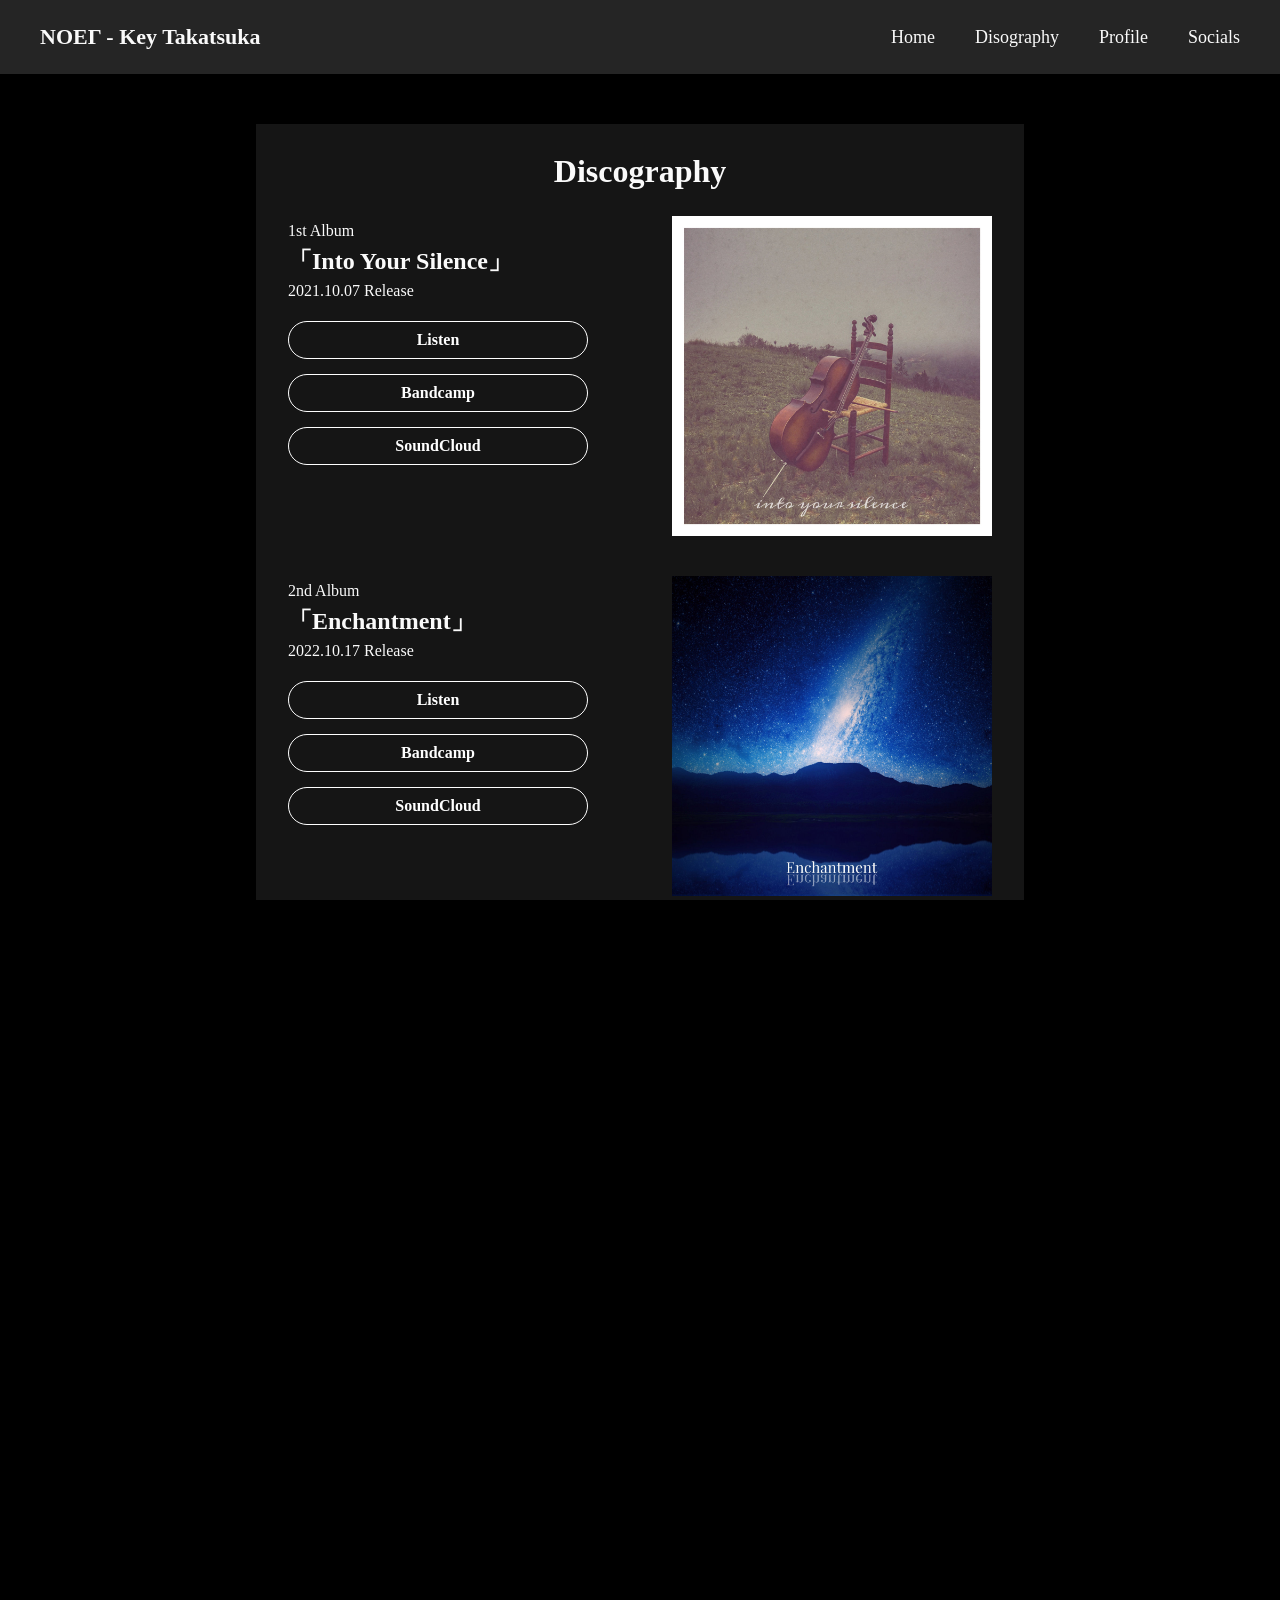
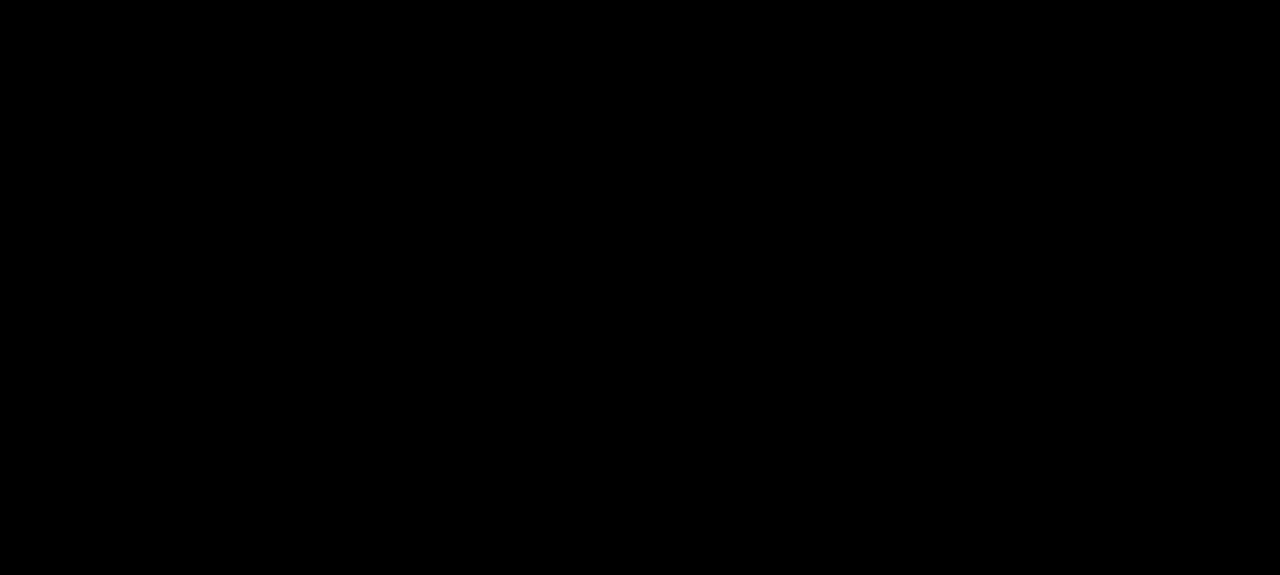
==== discography/index.html @ 121b3bf6 "Add files via upload" ====
<!DOCTYPE html>
<html lang="ja">
<head>
  <meta charset="UTF-8">
  <meta name="viewport" content="width=device-width, initial-scale=1.0">
  <meta http-equiv="X-UA-Compatible" content="ie=edge">
  <link rel="stylesheet" href="css/master.css">
  <title>Discography | NOE&Gamma; - Key Takatsuka</title>
  <link rel="shortcut icon" href="../media/favicon.ico"/>
</head>
<body bgcolor="000000" background="media/background.jpg" class="back" text="#FFFFFF">
  <header class="header_bg">
    <div class="header_contents">
      <h1 class="header_text">NOE&Gamma; - Key Takatsuka</h1>
      <div class="responsive_btn">
        <div class="menu_line"></div>
        <div class="menu_line"></div>
        <div class="menu_line"></div>
      </div>
      <nav class="header_nav">
        <ul class="header_nav_lists">
          <li><a class="nav_link" href="../index.html">Home</a></li>
          <li><a class="nav_link" href="">Disography</a></li>
          <li><a class="nav_link" href="../profile/index.html">Profile</a></li>
          <li><a class="nav_link" href="../socials/index.html">Socials</a></li>
        </ul>
      </nav>
    </div>
  </header>
  <script src="js/master.js"></script>
  <div class="box1">
    <div class="header_text">
      <center>
        <h1>Discography</h1>
      </center>
    </div>
    <br>
    <div class="box">
      <div class="text">
        <p>1st Album</p>
        <div class="header_text">
          <h2>「Into Your Silence」</h2>
        </div>
        <p>2021.10.07 Release</p>
        <a href="https://linkcloud.mu/7a99e7e9" class="btn_03" target="_blank" rel="noopener noreferrer">Listen</a>
        <a href="https://noel-404.bandcamp.com/album/into-your-silence" class="btn_03" target="_blank" rel="noopener noreferrer">Bandcamp</a>
        <a href="https://soundcloud.com/noel_404/sets/into-your-silence" class="btn_03" target="_blank" rel="noopener noreferrer">SoundCloud</a>
      </div>
      <div class="pict"><img src="media/1stAL.jpg"></div>
    </div>
    <br>
    <div class="box">
      <div class="text">
        <p>2nd Album</p>
        <div class="header_text">
          <h2>「Enchantment」</h2>
        </div>
        <p>2022.10.17 Release</p>
        <a href="https://linkcloud.mu/5fc3da27" class="btn_03" target="_blank" rel="noopener noreferrer">Listen</a>
        <a href="https://noel-404.bandcamp.com/album/enchantment" class="btn_03" target="_blank" rel="noopener noreferrer">Bandcamp</a>
        <a href="https://soundcloud.com/noel_404/sets/enchantment" class="btn_03" target="_blank" rel="noopener noreferrer">SoundCloud</a>
      </div>
      <div class="pict"><img src="media/2ndAL.jpg"></div>
    </div>
    <br><hr><br>
    <div class="box">
      <div class="text">
        <p>1st Single</p>
        <div class="header_text">
          <h2>「lightworker」</h2>
        </div>
        <p>2022.03.22 Release</p>
        <a href="https://linkcloud.mu/b7aca36d" class="btn_03" target="_blank" rel="noopener noreferrer">Listen</a>
        <a href="https://noel-404.bandcamp.com/track/lightworker" class="btn_03" target="_blank" rel="noopener noreferrer">Bandcamp</a>
        <a href="https://soundcloud.com/noel_404/lightworker" class="btn_03" target="_blank" rel="noopener noreferrer">SoundCloud</a>
      </div>
      <div class="pict"><img src="media/1stSG.jpg"></div>
    </div>
    <br>
    <div class="box">
      <div class="text">
        <p>2nd Single</p>
        <div class="header_text">
          <h2>「fall into the crevasse」</h2>
        </div>
        <p>2022.05.25 Release</p>
        <a href="https://linkcloud.mu/6e1dc845" class="btn_03" target="_blank" rel="noopener noreferrer">Listen</a>
        <a href="https://noel-404.bandcamp.com/track/fall-into-the-crevasse" class="btn_03" target="_blank" rel="noopener noreferrer">Bandcamp</a>
        <a href="https://soundcloud.com/noel_404/fall-into-the-crevasse" class="btn_03" target="_blank" rel="noopener noreferrer">SoundCloud</a>
      </div>
      <div class="pict"><img src="media/2ndSG.jpg"></div>
    </div>
    <br>
    <div class="box">
      <div class="text">
        <p>3rd Single</p>
        <div class="header_text">
          <h2>「lucid dream」</h2>
        </div>
        <p>2023.01.01 Release</p>
        <a href="https://linkcloud.mu/5129ffd3" class="btn_03" target="_blank" rel="noopener noreferrer">Listen</a>
        <a href="https://noel-404.bandcamp.com/track/lucid-dream" class="btn_03" target="_blank" rel="noopener noreferrer">Bandcamp</a>
        <a href="https://soundcloud.com/noel_404/lucid-dream" class="btn_03" target="_blank" rel="noopener noreferrer">SoundCloud</a>
      </div>
      <div class="pict"><img src="media/3rdSG.jpg"></div>
    </div>
</div>
  <footer>
      <p>Copyright &copy; Key Takatsuka All rights reserved.</p>
  </footer>
</body>
</html>
---- discography/css/master.css ----
* {
    margin: 0;
    padding: 0;
    box-sizing: border-box;
    color: #fafafa;
    list-style: none;
    text-decoration: none;
    box-sizing: border-box;
  }
  .header_bg {
    background: #252525;
    width: 100%;
    padding: 24px 0;
  }
  .header_contents {
    width: 100%;
    max-width: 1280px;
    height: 100%;
    margin: 0 auto;
    display: flex;
    justify-content: space-between;
    align-items: center;
  }
  .header_contents h1 {
    font-size: 22px;
    margin: 0 0 0 40px;
  }
  .header_nav_lists {
    display: flex;
  }
  .header_nav_lists li {
    margin: 0 40px 0 0;
  }
  .nav_link {
    font-size: 18px;
  }
  .responsive_btn {
    display: none;
    flex-direction: column;
    align-items: center;
    justify-content: center;
    width: 32px;
    height: 32px;
    margin: 0 40px 0 0;
    cursor: pointer;
    position: relative;
    z-index: 10;
  }
  .menu_line {
    background: #fafafa;
    border-radius: 5px;
    width: 100%;
    height: 5px;
    margin: 4px 0;
  }
  @media screen and (max-width: 768px) {
    .responsive_btn {
      display: flex;
    }
    .header_bg {
      position: relative;
    }
    .header_nav {
      background: #323232;
      width: 100%;
      height: 100vh;
      padding: 80px 0 0 0;
      position: absolute;
      top: 0;
      right: -100%;
      transition: .5s;
    }
    .header_nav_lists {
      display: block;
      text-align: center;
    }
    .header_nav_lists li {
      margin: 0 0 40px;
      text-align: center;
    }
    .nav_link {
      font-size: 20px;
    }
  }
  .menu_active {
    right: 0;
  }

  .header_text {
	font-family: serif;
  }

  html, body {
    height: 100%;
    margin: 0;
    padding: 0;
    overflow: auto;
  }

  body {
    display: flex;
    flex-direction: column;
  }

  footer {
    margin-top: auto;
    padding: 30px 0;
    background: #252525;
    color: #fff;
    text-align: center;
    font-size: 12px;

  }

.back {
  background-repeat: no-repeat;
  background-position: center top;
  background-size: cover;
}


.box1 {
    background-color: #151515;
    padding: 2em;
    margin: 50px auto;
    width: 768px;
    line-height:30px;
}
.box1 p {
    margin: 0;
    padding: 0;
}

@media screen and (max-width: 788px) {
  .box1{
      margin: 50px 10px;
      width: auto;
  }
}

.box {
  display:flex;
  flex-direction: row;
  justify-content: space-between;
}

.text {
}

.pict {
  width: 320px;
  margin-left: 3%;
}

.pict img {
  width: 100%;
  height:auto;
}

.box:nth-child(even) {
  flex-direction: row-reverse;
}
.box:nth-child(even) .text {
  text-align: right;
}
.box:nth-child(even) .pict {
  margin-left: 0;
  margin-right: 3%;
}

a.btn_03 {
  margin: 15px 0px;
	display: block;
	text-align: center;
	vertical-align: middle;
	text-decoration: none;
	width: 300px;
	padding: 3px 0px;
	font-weight: bold;
	border: 1px solid #ffffff;
	color: #ffffff;
	border-radius: 100vh;
	transition: 0.5s;
}
a.btn_03:hover {
	color: #000000;
	background: #ffffff;
}

@media (max-width:768px) {
  .box {
    flex-direction: column-reverse;
  }
  .box:nth-child(even) {
    flex-direction: column;
  }
  .text {
    text-align: left;
  }
  .box:nth-child(even) .text {
    text-align: left;
  }
  .pict {
    width:100%;
    margin-left: 0;
    text-align: center;
  }
  .box:nth-child(even) .pict {
    margin-left: 0;
    margin-right: 0%;
  }
  .pict img {
    width:90%;
    height:auto;
  }
  a.btn_03 {
  	width: auto;
  }

}
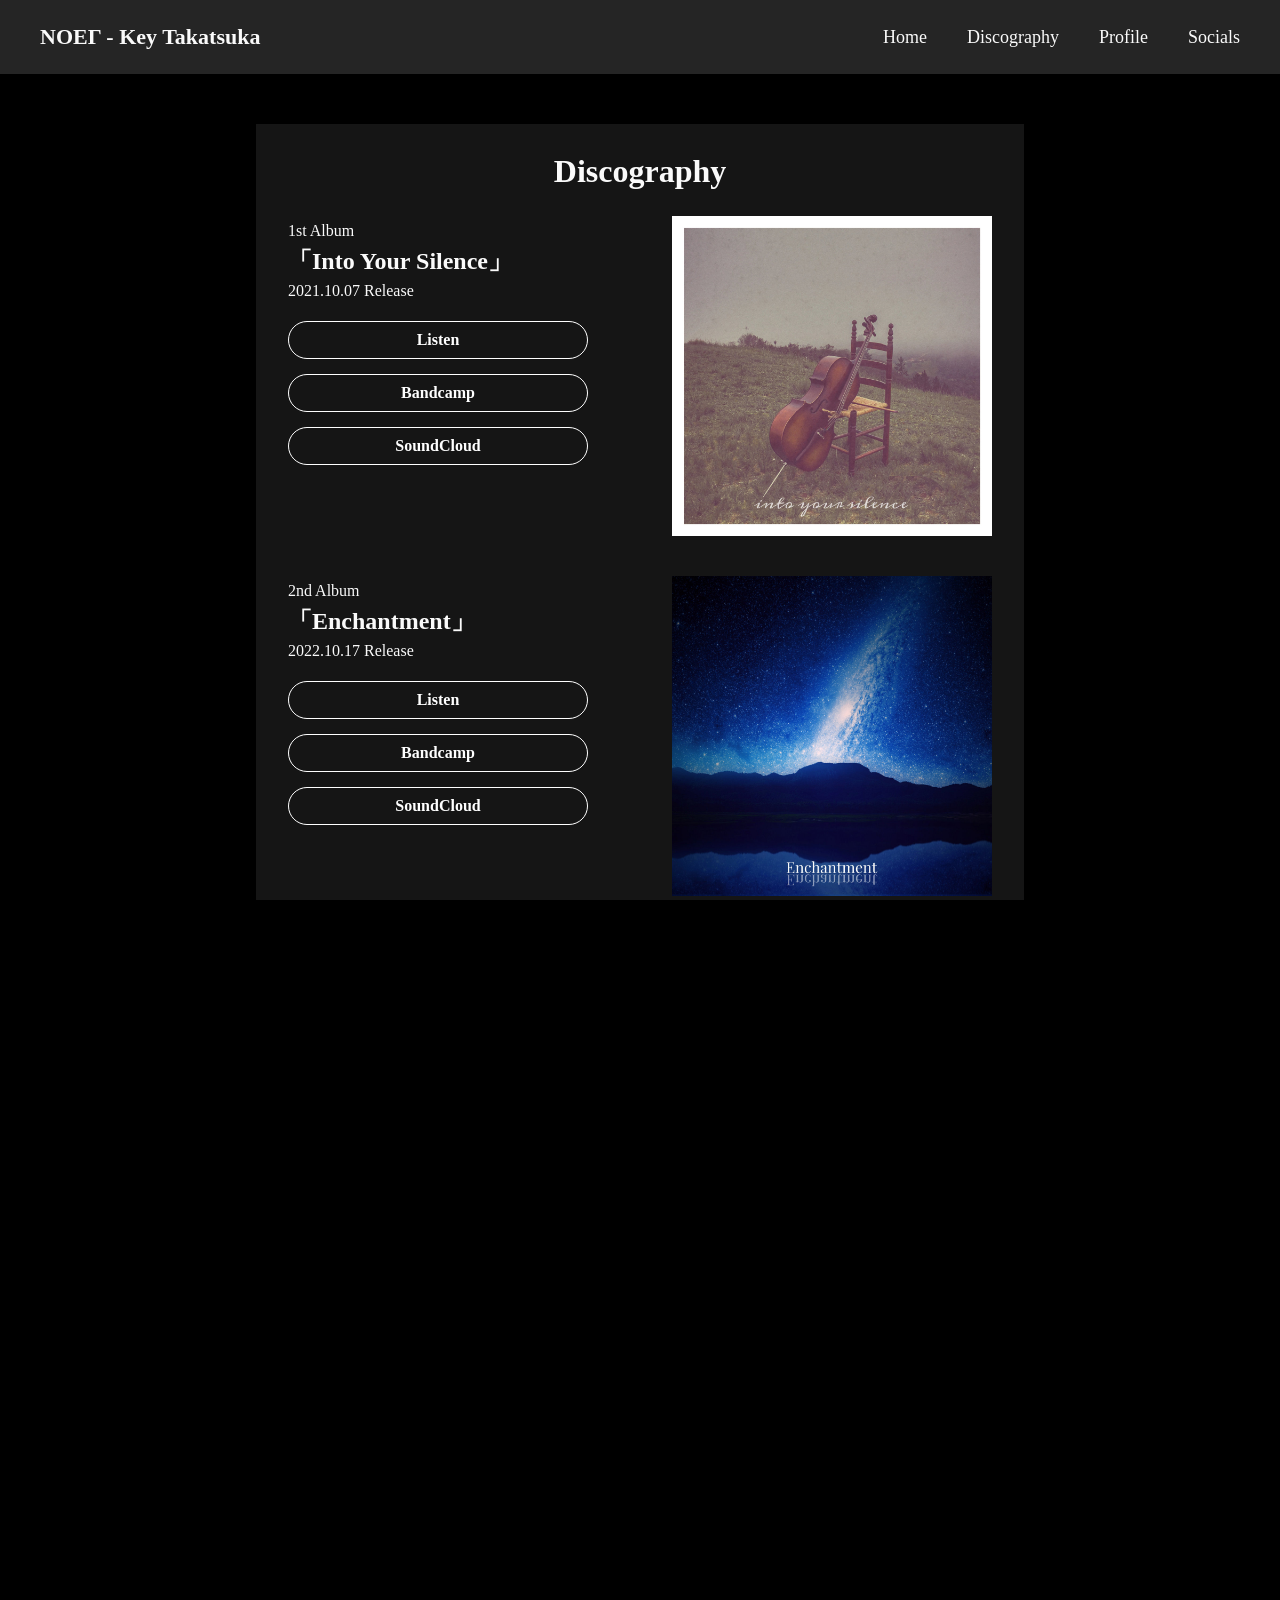
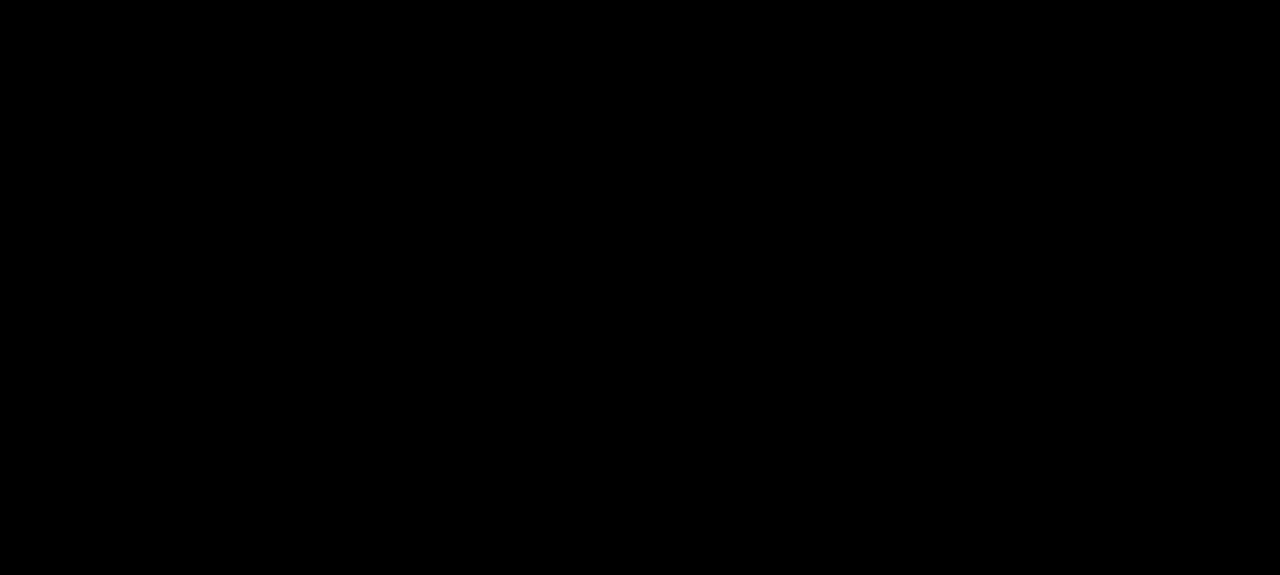
==== commit bbabae46: "Add files via upload" ====
--- a/discography/index.html
+++ b/discography/index.html
@@ -20,7 +20,7 @@
       <nav class="header_nav">
         <ul class="header_nav_lists">
           <li><a class="nav_link" href="../index.html">Home</a></li>
-          <li><a class="nav_link" href="">Disography</a></li>
+          <li><a class="nav_link" href="">Discography</a></li>
           <li><a class="nav_link" href="../profile/index.html">Profile</a></li>
           <li><a class="nav_link" href="../socials/index.html">Socials</a></li>
         </ul>
--- a/discography/css/master.css
+++ b/discography/css/master.css
@@ -100,6 +100,7 @@
   body {
     display: flex;
     flex-direction: column;
+    overflow-x: hidden;
   }
 
   footer {
@@ -109,7 +110,6 @@
     color: #fff;
     text-align: center;
     font-size: 12px;
-
   }
 
 .back {
@@ -117,7 +117,6 @@
   background-position: center top;
   background-size: cover;
 }
-
 
 .box1 {
     background-color: #151515;
